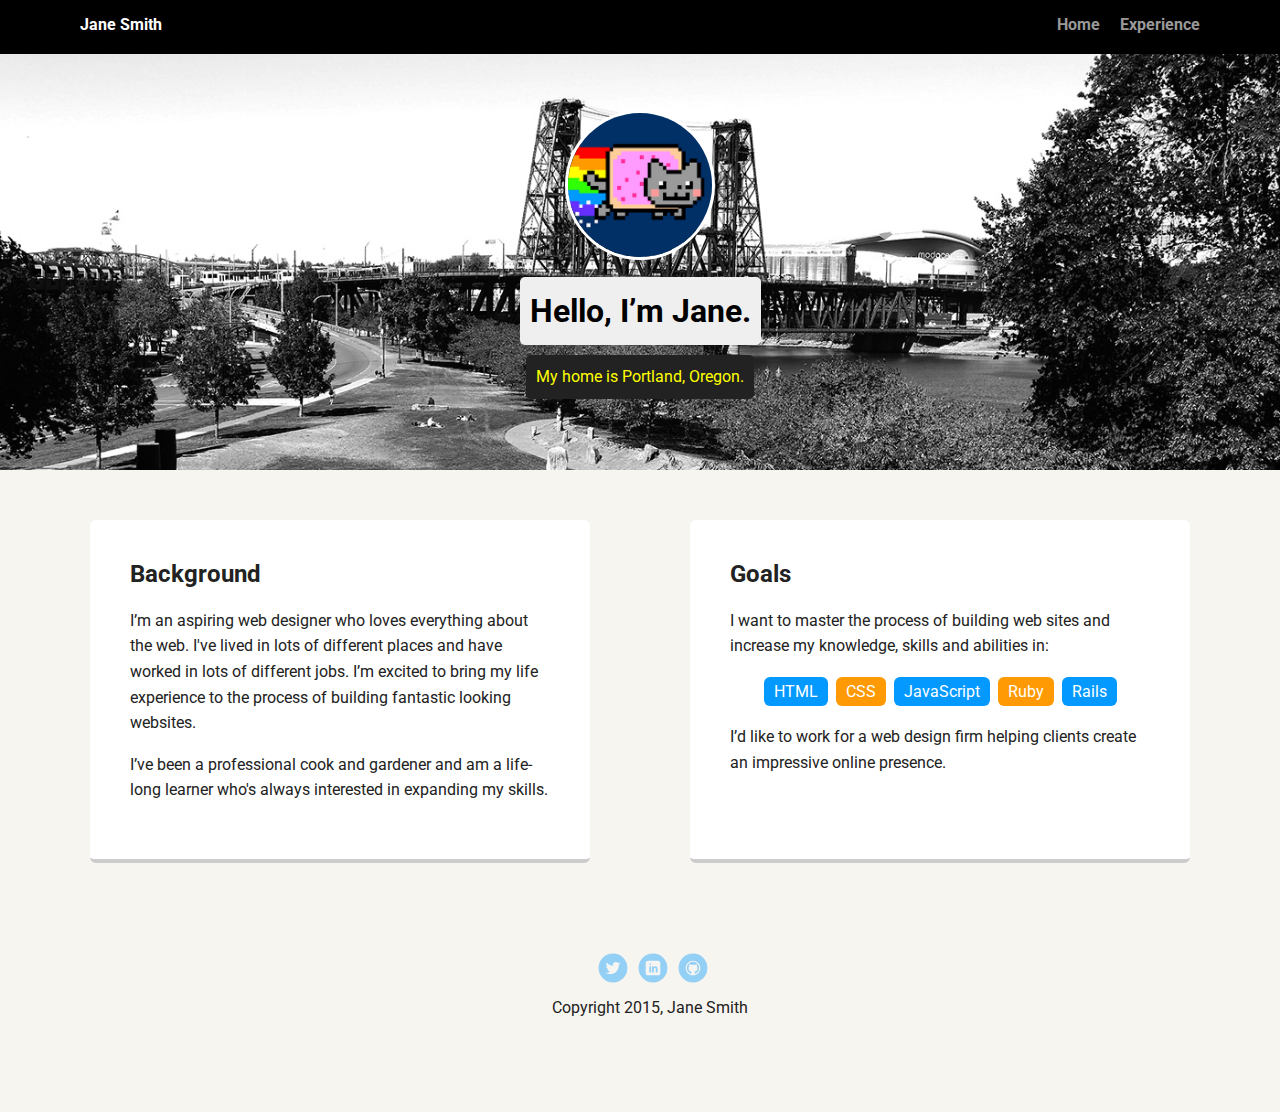
==== index.html @ 0ce47fda "project base provided by Treehouse" ====
<!doctype html>
<html lang="en">
<head>
  <meta charset="utf-8">
  <title>Jane Smith's Profile</title>
  <meta name="viewport" content="width=device-width, initial-scale=1.0">
  <link rel="stylesheet" href="styles.css">
  <link href="https://fonts.googleapis.com/css?family=Muli%7CRoboto:400,300,500,700,900" rel="stylesheet"></head>
  <body>

    <div class="main-nav">
        <ul class="nav">
          <li class="name">Jane Smith</li>
          <li><a href="#">Home</a></li>
          <li><a href="#">Experience</a></li>
        </ul>
    </div>

    <header>
      <img src="images/me.png" alt="Drawing of Jane Smith" class="profile-image">
      <h1 class="tag name">Hello, I’m Jane.</h1>
      <p class="tag location">My home is Portland, Oregon.</p>
    </header>

    <main class="flex">
      <div class="card">
        <h2>Background</h2>
        <p>I’m an aspiring web designer who loves everything about the web. I've lived in lots of different places and have worked in lots of different jobs. I’m excited to bring my life experience to the process of building fantastic looking websites.</p>
        <p>I’ve been a professional cook and gardener and am a life-long learner who's always interested in expanding my skills.</p>
      </div> 

      <div class="card">
        <h2>Goals</h2>
        <p>I want to master the process of building web sites and increase my knowledge, skills and abilities in:</p>
        <ul class="skills">
          <li>HTML</li>
          <li>CSS</li>
          <li>JavaScript</li>
          <li>Ruby</li>
          <li>Rails</li>
        </ul>
        <p>I’d like to work for a web design firm helping clients create an impressive online presence.</p>
      </div> 

    </main>
    <footer>
      <ul>
        <li><a href="#" class="social twitter">Twitter</a></li>
        <li><a href="#" class="social linkedin">LinkedIn</a></li>
        <li><a href="#" class="social github">Github</a></li>
      </ul>
      <p class="copyright">Copyright 2015, Jane Smith</p>
    </footer>
  </body>
  </html>
---- styles.css ----
/* Global Layout Set-up */
* { 
  box-sizing: border-box;
}
  
body {
  margin: 0;
  padding: 0;
  text-align: center;
  font-family: 'Roboto', sans-serif;
  color: #222;
  background: #f7f5f0;
}
/* Link Styles */

a {
  text-decoration: none;
  color: #999;
}
a:hover {
  color: #6633ff;
}

/* Section Styles */

.main-nav {
  width: 100%;
  background: black;
  min-height: 30px;
  padding: 10px;
  position: fixed;
  text-align: center;
}
.nav {
  display: flex;
  justify-content: space-around;
  font-weight: 700;
  list-style-type: none;
  margin: 0 auto;
  padding: 0;
}

.nav .name {
    display: block;
    margin-right: auto;
    color: white;
}
.nav li {
  padding: 5px 10px 10px 10px;
}
.nav a {
  transition: all .5s;
}
.nav a:hover {
  color: white
}

header {
  text-align: center;
  background: url('images/portland.jpg') no-repeat top center ;
  background-size: cover;
  overflow: hidden;
  padding-top: 60px;
}
header {
  line-height: 1.5;
}
header .profile-image {
  margin-top: 50px;
  width: 150px;
  height: 150px;
  border-radius: 50%;
  border: 3px solid white;
  transition: all .5s;
}
header .profile-image:hover {
  transform: scale(1.2) rotate(5deg);
}
.tag {
  background-color: #efefef;
  color: black;
  padding: 10px;
  border-radius: 5px;
  display: table;
  margin: 10px auto;
} 
.location {
  background-color: #222;
  color: yellow;
}
.card {
  margin: 30px;
  padding: 20px 40px 40px;
  max-width: 500px;
  text-align: left;
  background: #fff;
  border-bottom: 4px solid #ccc;
  border-radius: 6px;
  transition: all .5s;
}
.card:hover {
  border-color: #ff99ff;
}

ul.skills {
  padding: 0;
  text-align: center;
}

.skills li {
  border-radius: 6px;
  display: inline-block;
  background: #ff9904;
  color: white;
  padding: 5px 10px;
  margin: 2px;
}

.skills li:nth-child(odd) {
  background: #0399ff;
}

footer {
  width: 100%;
  min-height: 30px;
  padding: 20px 0 40px 20px;
}

footer .copyright {
  top: -8px;
  font-size: .75em;
}

footer ul {
  list-style-type: none;
  margin: 0;
  padding: 0;
}

footer ul li {
  display: inline-block;
}

a.social {
  display: inline-block;
  text-indent: -9999px;
  margin-left: 5px;
  width: 30px;
  height: 30px;
  background-size: 30px 30px;
  opacity: .4;
  transition: all .5s;
}
a.twitter {
  background-image: url(images/twitter.svg);
}
a.linkedin {
  background-image: url(images/linkedin.svg);
}
a.github {
  background-image: url(images/github.svg);
}
a.social:hover {
  opacity: 1;
}
.clearfix {
  clear: both;
}

/* Styles for larger screens */
@media screen and (min-width: 720px) {
  
  .flex {
      display: -ms-flexbox;      /* TWEENER - IE 10 */
      display: flex; 
      max-width: 1200px;
      -ms-flex-pack: distribute;
      justify-content: space-around;
      margin: 0 auto;
  }

  header {
    min-height: 470px;
  }

  .nav {
    max-width: 1200px;
    padding: 0 30px;
  }


  main {
    padding-top: 20px;
  }

  main p {
    line-height: 1.6em;
  }

  footer {
    font-size: 1.3em;
    max-width: 1200px;
    margin: 40px auto;
  }

}
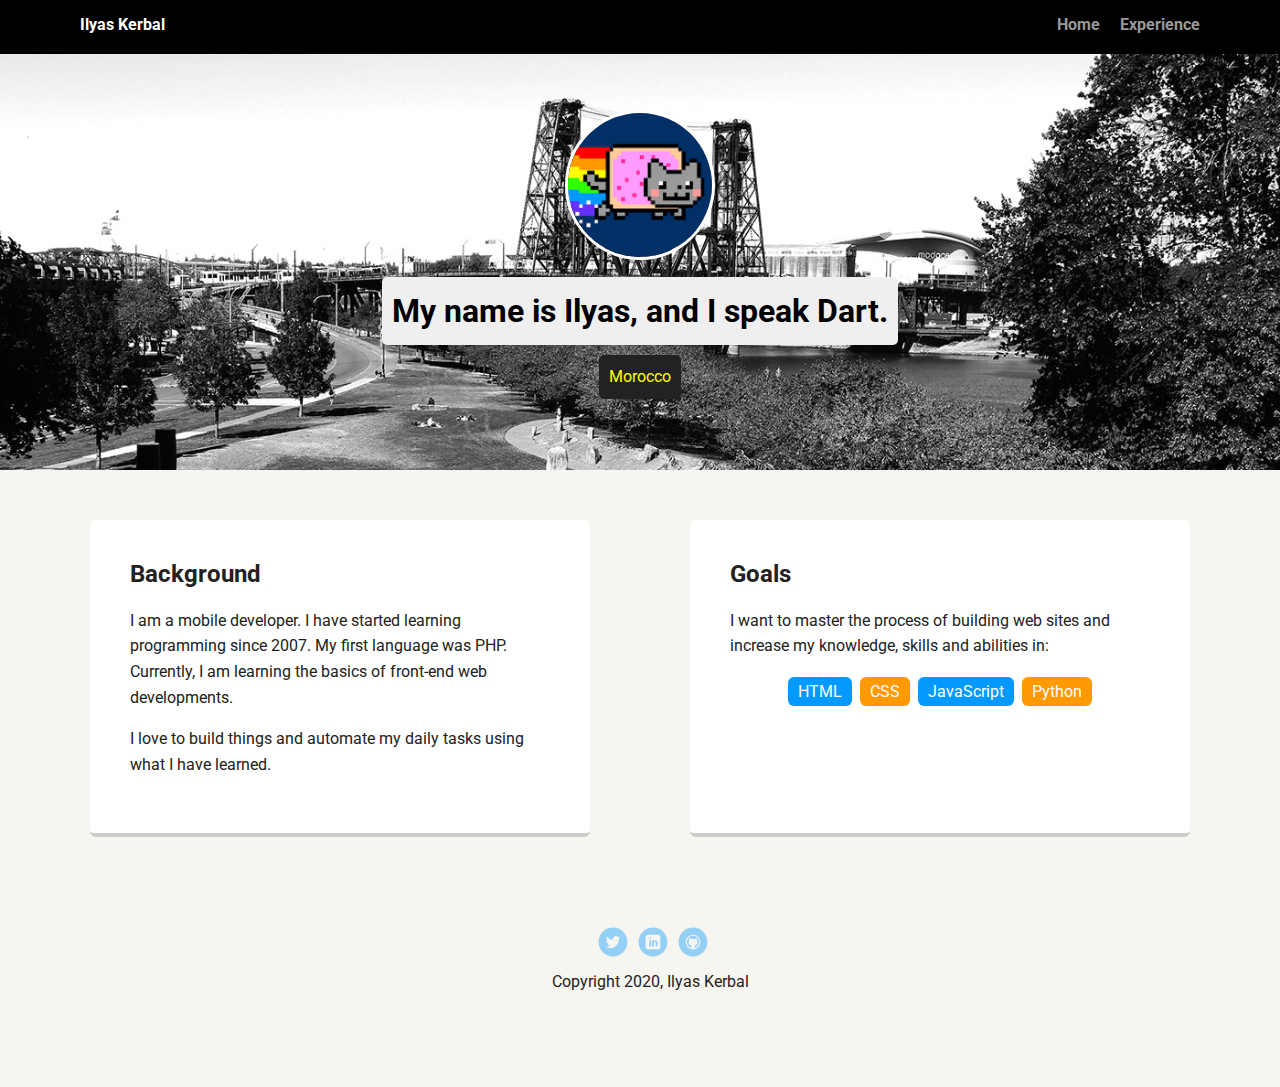
==== commit 2742a5cc: "Data modefication & semantic improvment" ====
--- a/index.html
+++ b/index.html
@@ -1,33 +1,35 @@
 <!doctype html>
 <html lang="en">
-<head>
-  <meta charset="utf-8">
-  <title>Jane Smith's Profile</title>
-  <meta name="viewport" content="width=device-width, initial-scale=1.0">
-  <link rel="stylesheet" href="styles.css">
-  <link href="https://fonts.googleapis.com/css?family=Muli%7CRoboto:400,300,500,700,900" rel="stylesheet"></head>
+  <head>
+    <meta charset="utf-8">
+    <title>Ilyas' Profile</title>
+    <meta name="viewport" content="width=device-width, initial-scale=1.0">
+    <link rel="stylesheet" href="styles.css">
+    <link href="https://fonts.googleapis.com/css?family=Muli%7CRoboto:400,300,500,700,900" rel="stylesheet">
+  </head>
   <body>
-
-    <div class="main-nav">
-        <ul class="nav">
-          <li class="name">Jane Smith</li>
-          <li><a href="#">Home</a></li>
-          <li><a href="#">Experience</a></li>
-        </ul>
-    </div>
+    <nav>
+      <div class="main-nav">
+          <ul class="nav">
+            <li class="name">Ilyas Kerbal</li>
+            <li><a href="index.html">Home</a></li>
+            <li><a href="#">Experience</a></li>
+          </ul>
+      </div>
+    </nav>
 
     <header>
-      <img src="images/me.png" alt="Drawing of Jane Smith" class="profile-image">
-      <h1 class="tag name">Hello, I’m Jane.</h1>
-      <p class="tag location">My home is Portland, Oregon.</p>
+      <img src="images/me.png" alt="Ilyas Kerbal profile picture" class="profile-image">
+      <h1 class="tag name">My name is Ilyas, and I speak Dart.</h1>
+      <p class="tag location">Morocco</p>
     </header>
 
     <main class="flex">
       <div class="card">
         <h2>Background</h2>
-        <p>I’m an aspiring web designer who loves everything about the web. I've lived in lots of different places and have worked in lots of different jobs. I’m excited to bring my life experience to the process of building fantastic looking websites.</p>
-        <p>I’ve been a professional cook and gardener and am a life-long learner who's always interested in expanding my skills.</p>
-      </div> 
+        <p>I am a mobile developer. I have started learning programming since 2007. My first language was PHP. Currently, I am learning the basics of front-end web developments.</p>
+        <p>I love to build things and automate my daily tasks using what I have learned. </p>
+      </div>
 
       <div class="card">
         <h2>Goals</h2>
@@ -36,20 +38,18 @@
           <li>HTML</li>
           <li>CSS</li>
           <li>JavaScript</li>
-          <li>Ruby</li>
-          <li>Rails</li>
+          <li>Python</li>
         </ul>
-        <p>I’d like to work for a web design firm helping clients create an impressive online presence.</p>
-      </div> 
+      </div>
 
     </main>
     <footer>
       <ul>
-        <li><a href="#" class="social twitter">Twitter</a></li>
-        <li><a href="#" class="social linkedin">LinkedIn</a></li>
-        <li><a href="#" class="social github">Github</a></li>
+        <li><a href="https://twitter.com/ilyaskerbal" class="social twitter">Twitter</a></li>
+        <li><a href="https://www.linkedin.com/in/ilyas-kerbal/" class="social linkedin">LinkedIn</a></li>
+        <li><a href="https://github.com/ilyasKerbal" class="social github">Github</a></li>
       </ul>
-      <p class="copyright">Copyright 2015, Jane Smith</p>
+      <p class="copyright">Copyright 2020, Ilyas Kerbal</p>
     </footer>
   </body>
   </html>
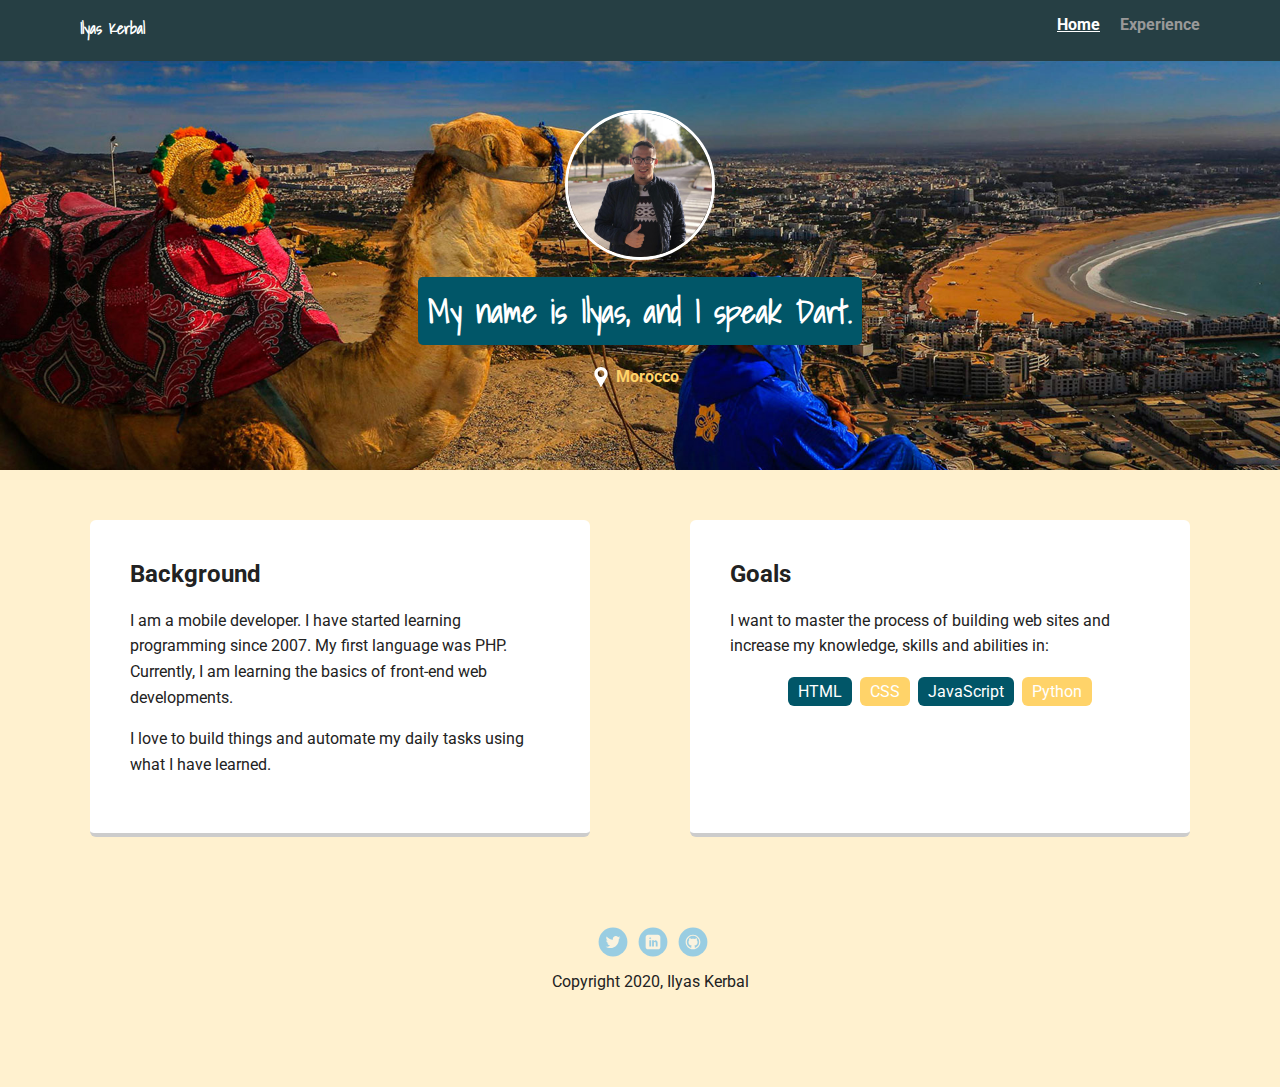
==== commit 113b55a2: "Experinces page added" ====
--- a/index.html
+++ b/index.html
@@ -6,22 +6,23 @@
     <meta name="viewport" content="width=device-width, initial-scale=1.0">
     <link rel="stylesheet" href="styles.css">
     <link href="https://fonts.googleapis.com/css?family=Muli%7CRoboto:400,300,500,700,900" rel="stylesheet">
+    <link href="https://fonts.googleapis.com/css?family=Shadows+Into+Light&display=swap" rel="stylesheet">
   </head>
   <body>
     <nav>
       <div class="main-nav">
           <ul class="nav">
             <li class="name">Ilyas Kerbal</li>
-            <li><a href="index.html">Home</a></li>
-            <li><a href="#">Experience</a></li>
+            <li><a class="selected" href="#">Home</a></li>
+            <li><a href="experience.html">Experience</a></li>
           </ul>
       </div>
     </nav>
 
     <header>
-      <img src="images/me.png" alt="Ilyas Kerbal profile picture" class="profile-image">
+      <img src="images/me.jpg" alt="Ilyas Kerbal profile picture" class="profile-image">
       <h1 class="tag name">My name is Ilyas, and I speak Dart.</h1>
-      <p class="tag location">Morocco</p>
+      <p class="tag location location_icon">Morocco</p>
     </header>
 
     <main class="flex">
--- a/styles.css
+++ b/styles.css
@@ -1,15 +1,15 @@
 /* Global Layout Set-up */
-* { 
+* {
   box-sizing: border-box;
 }
-  
+
 body {
   margin: 0;
   padding: 0;
   text-align: center;
   font-family: 'Roboto', sans-serif;
   color: #222;
-  background: #f7f5f0;
+  background: #fff1cf;
 }
 /* Link Styles */
 
@@ -25,7 +25,7 @@
 
 .main-nav {
   width: 100%;
-  background: black;
+  background: #263f44;
   min-height: 30px;
   padding: 10px;
   position: fixed;
@@ -41,9 +41,11 @@
 }
 
 .nav .name {
-    display: block;
-    margin-right: auto;
-    color: white;
+  display: block;
+  margin-right: auto;
+  color: white;
+  font-family: 'Shadows Into Light', cursive;
+  font-weight: bold;
 }
 .nav li {
   padding: 5px 10px 10px 10px;
@@ -55,9 +57,14 @@
   color: white
 }
 
+.nav a.selected{
+  color: white;
+  text-decoration: underline;
+}
+
 header {
   text-align: center;
-  background: url('images/portland.jpg') no-repeat top center ;
+  background: url('images/morocco.jpg') no-repeat center center ;
   background-size: cover;
   overflow: hidden;
   padding-top: 60px;
@@ -74,19 +81,22 @@
   transition: all .5s;
 }
 header .profile-image:hover {
-  transform: scale(1.2) rotate(5deg);
+  transform: scale(1.1) rotate(-2deg);
 }
 .tag {
-  background-color: #efefef;
-  color: black;
+  background-color: #015668;
+  color: white;
   padding: 10px;
   border-radius: 5px;
   display: table;
   margin: 10px auto;
-} 
+  font-family: 'Shadows Into Light', cursive;
+}
 .location {
-  background-color: #222;
-  color: yellow;
+  background-color: transparent;
+  color: #ffd369;
+  font-family: 'Roboto', sans-serif;
+  font-weight: bold;
 }
 .card {
   margin: 30px;
@@ -99,7 +109,7 @@
   transition: all .5s;
 }
 .card:hover {
-  border-color: #ff99ff;
+  border-color: #015668;
 }
 
 ul.skills {
@@ -110,14 +120,14 @@
 .skills li {
   border-radius: 6px;
   display: inline-block;
-  background: #ff9904;
+  background: #ffd369;
   color: white;
   padding: 5px 10px;
   margin: 2px;
 }
 
 .skills li:nth-child(odd) {
-  background: #0399ff;
+  background: #015668;
 }
 
 footer {
@@ -160,6 +170,13 @@
 a.github {
   background-image: url(images/github.svg);
 }
+.location_icon{
+  padding-left: 25px;
+  background-image: url(images/pin.svg);
+  background-repeat: no-repeat;
+  background-position: left center;
+  background-size: 20px 20px;
+}
 a.social:hover {
   opacity: 1;
 }
@@ -169,10 +186,10 @@
 
 /* Styles for larger screens */
 @media screen and (min-width: 720px) {
-  
+
   .flex {
       display: -ms-flexbox;      /* TWEENER - IE 10 */
-      display: flex; 
+      display: flex;
       max-width: 1200px;
       -ms-flex-pack: distribute;
       justify-content: space-around;
